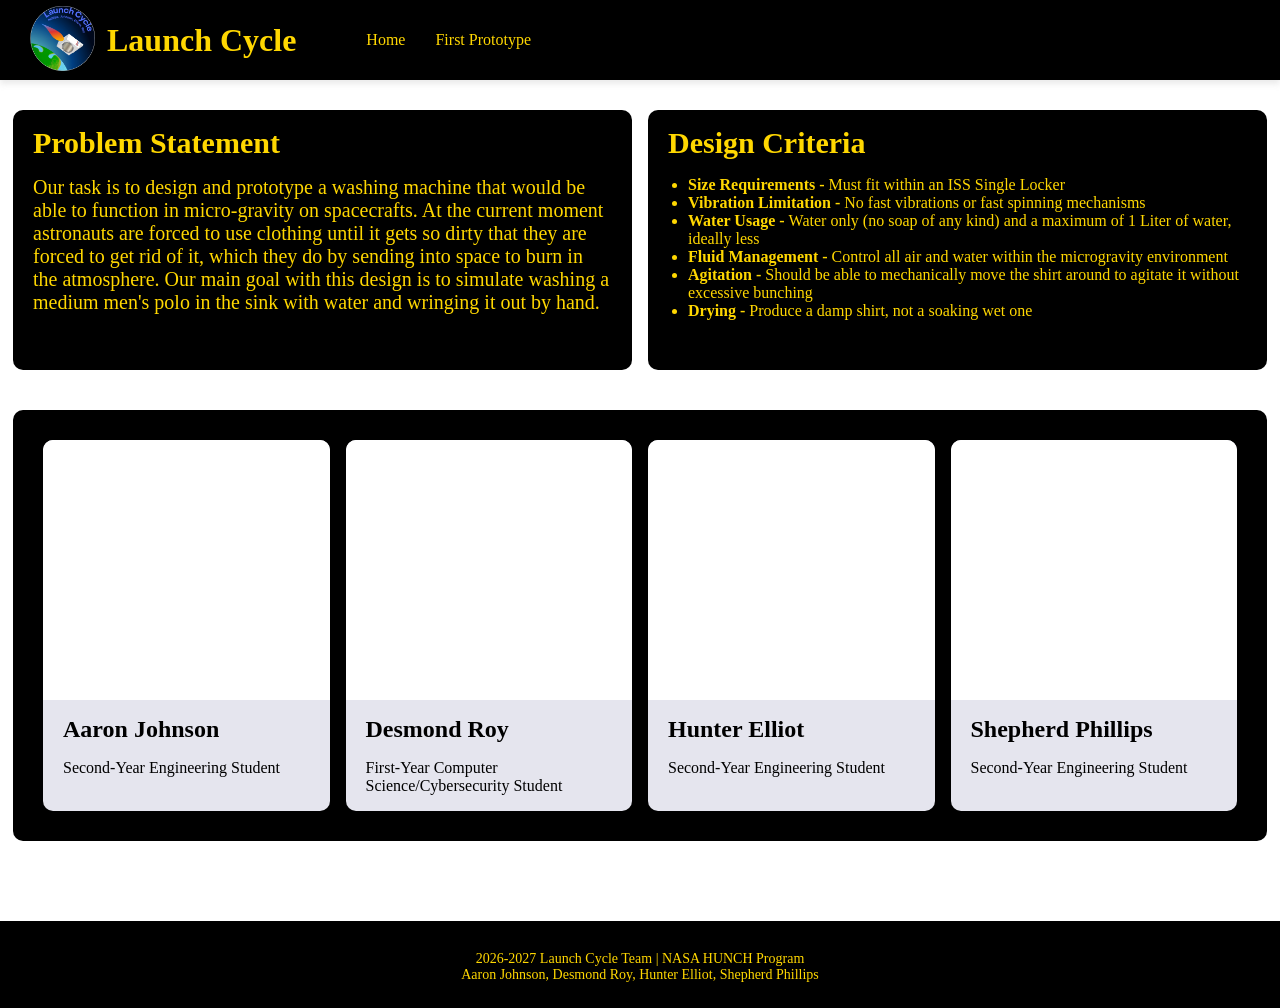
==== index.html @ e144d676 "Update index.html" ====
<!DOCTYPE html>
<html lang="en">
<head>
  <!--Making the site read the proper characters, adjust to screen sizes, and set a title in browser-->
  <meta charset="UTF-8">
  <meta name="viewport" content="width=device-width, initial-scale=1.0">
  <title>Launch Cycle</title>
  <link rel ="stylesheet" href="style.css">
</head>
<body>
    <div class="header-section">
      <div class="logo">
        <img src="./Launch_Cycle_Logo.png">
      </div>
      <h1>Launch Cycle</a></h1>
      <nav class="navbar">
        <ul class="nav-links">
          <li><a href="index.html">Home</a></li>
          <li><a href="first_prototype.html">First Prototype</a></li>
        </ul>
      </nav>
    </div>

    <section class="intro">
      <section class="card">
        <!--<div class="image-slot"></div>-->
        <h2>Problem Statement</h2>
        <p>    Our task is to design and prototype a washing machine 
          that would be able to function in micro-gravity on spacecrafts. 
          At the current moment astronauts are forced to use clothing until 
          it gets so dirty that they are forced to get rid of it, which
          they do by sending into space to burn in the atmosphere. Our main
          goal with this design is to simulate washing a medium men's polo 
          in the sink with water and wringing it out by hand.</p>
      </section>

      <section class="card">
        <!--<div class="image-slot"></div>-->
        <h2>Design Criteria</h2>
        <ul>
          <li><b>Size Requirements - </b>Must fit within an ISS Single Locker</li>
          <li><b>Vibration Limitation - </b>No fast vibrations or fast spinning mechanisms</li>
          <li><b>Water Usage - </b>Water only (no soap of any kind) and a maximum of 1 Liter of water, ideally less</li>
          <li><b>Fluid Management - </b>Control all air and water within the microgravity environment</li>
          <li><b>Agitation - </b>Should be able to mechanically move the shirt around to agitate it without excessive bunching</li>
          <li><b>Drying - </b>Produce a damp shirt, not a soaking wet one</li>
        </ul>
      </section>
    </section>

    <section class="team">
      <section class="person">
        <div class="image-slot"></div>
        <h2>Aaron Johnson</h2>
        <p>Second-Year Engineering Student</p>
      </section>

      <section class="person">
        <div class="image-slot"></div>
        <h2>Desmond Roy</h2>
        <p>First-Year Computer Science/Cybersecurity Student</p>
      </section>

      <section class="person">
        <div class="image-slot"></div>
        <h2>Hunter Elliot</h2>
        <p>Second-Year Engineering Student</p>
      </section>

      <section class="person">
        <div class="image-slot"></div>
        <h2>Shepherd Phillips</h2>
        <p>Second-Year Engineering Student</p>
      </section>
      
    </section>
    <footer>
      <p style="color:#666; font-size: 14px;">
        2026-2027 Launch Cycle Team | NASA HUNCH Program<br>
        Aaron Johnson, Desmond Roy, Hunter Elliot, Shepherd Phillips
      </p>
    </footer>
    
</body>
</html>
---- style.css ----
html,
body {
  min-height: 100%;
  scroll-behavior: smooth;
  margin: 0;
}

body {
  min-height: 100vh;
  display: flex;
  flex-direction: column;
}

.header-section {
  background: #000;
  margin: 0 0 30px 0;
  padding: 10px 0;
  display: flex;
  flex-direction: row;
  align-items: center;
  box-shadow: 0 4px 6px rgba(187, 185, 185, 0.3);
  position: sticky;
  top: 0;
  z-index: 10;
  color: rgb(255, 215, 0);
  height: 80px;
}

.header-section h1 {
  padding-top: 0;
  font-family: 'Slabo', serif;
  font-weight: bold;
  font-size: 2em;
  margin: 0;
  margin-left: 12px;
}

.header-section img {
  height: 65px;
  width: 65px;
  
}

.logo {
  padding-left: 30px
}

.intro {
  width: auto;
  min-width: 0;
  min-height: 260px;
  margin: 0 13px 40px;
  padding: 0px;
  box-sizing: border-box;
  display: grid;
  grid-template-columns: repeat(2, minmax(0, 1fr));
  gap: 16px;
  background: #ffffff;
  border-radius: 10px;
  color: rgb(255, 215, 0);
}

.card {
  overflow: hidden;
  background: #000;
  border-radius: 10px;
}

.intro > .card {
  min-width: 0;
}

.card h2,
.card p {
  margin: 16px 20px;

}

.card h2 {
  font-size: 30px;
}

.card p {
  margin-top: 0;
  font-size: 20px;
}

.team {
  width: auto;
  min-width: 0;
  min-height: 320px;
  margin: 0 13px 40px;
  padding: 30px;
  box-sizing: border-box;
  display: grid;
  grid-template-columns: repeat(4, minmax(0, 1fr));
  gap: 16px;
  background: #000;
  border-radius: 10px;
  color: rgb(255, 215, 0);
}

.team > .person {
  min-width: 0;
}

.person {
  overflow: hidden;
  background: #e5e5ee;
  border-radius: 10px;
  color: #000;
}

.person h2,
.person p {
  margin: 16px 20px;
}

.person p {
  margin-top: 0;
}

.image-slot {
  height: 260px;
  background: #ffffff;
  min-height: 200px;
}

.info {
  width: auto;
  min-width: 0;
  min-height: 300px;
  margin: 0 13px 40px;
  padding: 0px;
  box-sizing: border-box;
  display: grid;
  grid-template-columns: repeat(3, minmax(0, 1fr));
  gap: 16px;
  background: #ffffff;
  border-radius: 10px;
  color: rgb(255, 215, 0);
}

.info > .step {
  min-width: 0;
}

.step {
  overflow: hidden;
  background: #000;
  border-radius: 10px;
}

.step h2,
.step p {
  margin: 16px 20px;

}

.step h2 {
  font-size: 24px;
}

.step p {
  margin-top: 0;
  font-size: 16px;
}

.design-overview { 
  width: auto; 
  min-width: 0; 
  min-height: 300px; 
  margin: 0 13px 40px; 
  padding: 20px; /* Added padding so content doesn't hit the edges */
  box-sizing: border-box; 
  background: #000; 
  border-radius: 10px; 
  color: rgb(255, 215, 0); 
}

/* 1. Target the actual container holding the text and image divs */
.design-card {
  display: flex;       /* Forces children side-by-side */
  gap: 16px;           /* Puts space between text and image */
  align-items: center; /* Centers items vertically */
  height: 100%;
}

/* 2. Give the text container room to grow */
.design-card > div:first-child {
  flex: 1; 
}

/* 3. Give the image container room to grow */
.design-image { 
  flex: 1; 
  text-align: center; 
  height: 260px; 
  background: #ffffff; /* Placeholder white box */
}

.navbar {
  display: flex;
  flex-direction: row;
  justify-content: space-between; /* Puts logo on left, links on right */
  align-items: center;            /* Vertically centers text */
  background-color: #000;      /* Dark slate blue background */
  padding: 15px;
  height: 80px;
}

/* Remove bullets and arrange links side-by-side */
.nav-links {
  list-style: none;
  display: flex;
}

/* Spacing between individual list elements */
.nav-links li {
  padding: 0 15px;
}

/* Actual text link styling */
.nav-links a {
  color: rgb(255, 215, 0);
  text-decoration: none;         /* Removes default underline */
  font-size: 16px;
  font-weight: 500;
  transition: color 0.3s ease;   /* Smooth hover effect */
}

/* Hover effect on links */
.nav-links a:hover {
  color: #3498db;                /* Changes to a soft blue */
}
    
  footer {
    background: #000;
    padding: 25px 20px 20px 20px !important;
    text-align: center;
    margin: 40px 0 0 0 !important;
    color: rgb(255, 215, 0) !important;
    width: 100% !important;
    position: relative;
    z-index: 1;
}

footer h3 {
    font-size: 1.3em;
    margin-bottom: 10px;
    color: rgb(255, 215, 0) !important;
}

footer p {
    font-size: 0.9em;
    margin: 5px 0;
    color: rgb(255, 215, 0) !important;
}

footer a {
    display: inline-block;
    color: rgb(255, 215, 0);
    padding: 12px 24px;
    background: linear-gradient(to right, #414141 0%, #49504a 50%, #074d01 100%);
    background-size: 500%;
    background-position: 0% 50%;
    text-decoration: none;
    border-radius: 5px;
    font-family: 'Raleway', sans-serif;
    font-weight: bold;
    font-size: 0.95em;
    letter-spacing: 0.05em;
    margin: 8px 5px;
    border: none;
    outline: none;
    cursor: pointer;
    box-shadow: 0 0.5rem 1rem rgba(0, 0, 0, 0.15);
    transition: background-position 2s ease;
    -webkit-user-select: none;
    -moz-user-select: none;
    -ms-user-select: none;
    user-select: none;
    -webkit-font-smoothing: antialiased;
    -moz-osx-font-smoothing: grayscale;
}


footer a:hover {
    background-position: 100% 50%;
}

*,
*::before,
*::after {
    box-sizing: border-box;
}
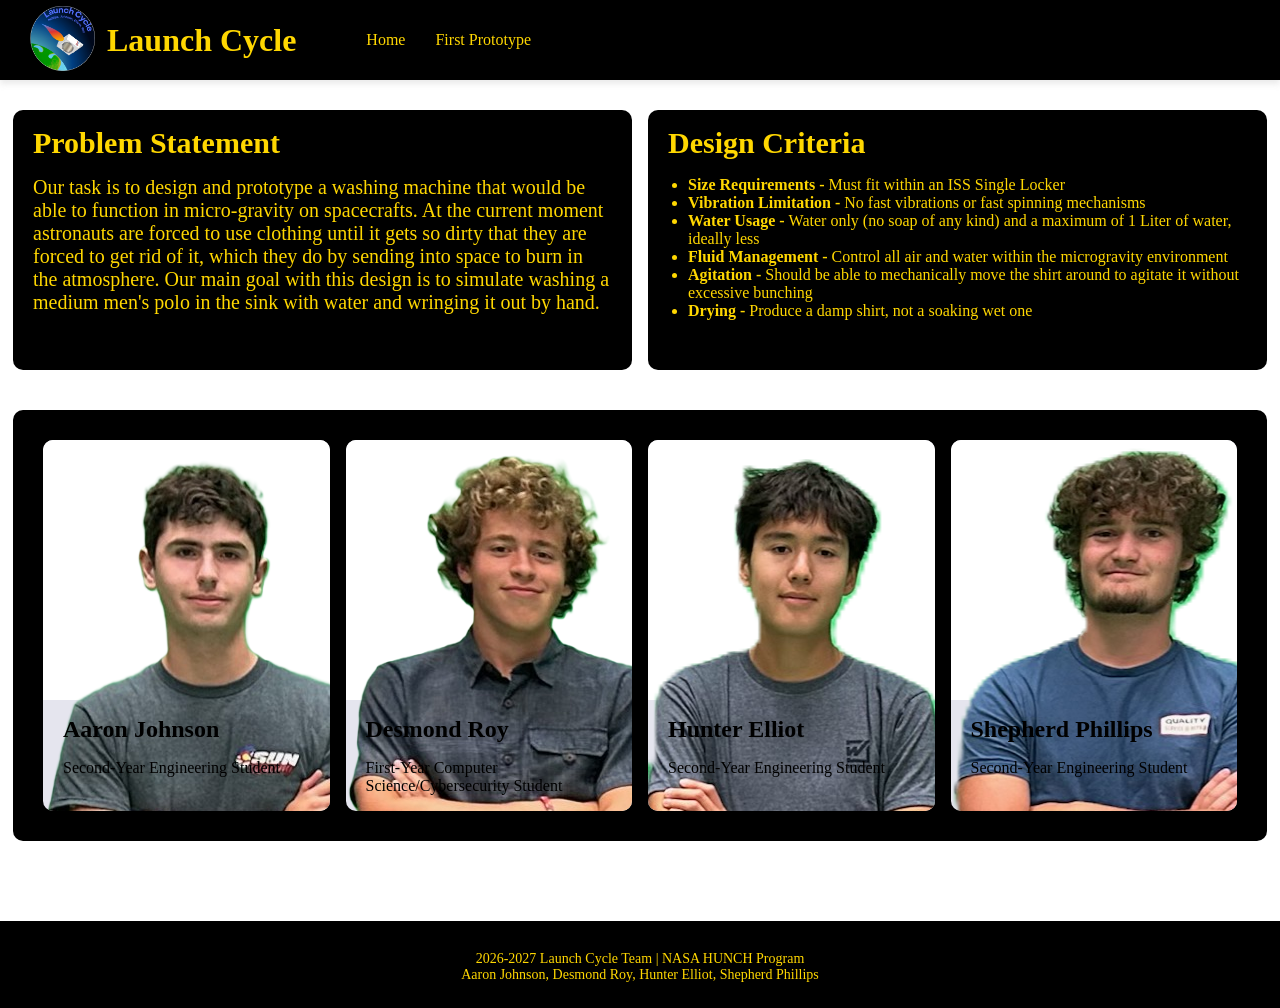
==== commit 68871e5e: "add student pictures" ====
--- a/index.html
+++ b/index.html
@@ -50,25 +50,33 @@
 
     <section class="team">
       <section class="person">
-        <div class="image-slot"></div>
+        <div class="image-slot">
+          <img src="./Aaron.png">
+        </div>
         <h2>Aaron Johnson</h2>
         <p>Second-Year Engineering Student</p>
       </section>
 
       <section class="person">
-        <div class="image-slot"></div>
+        <div class="image-slot">
+          <img src="./Desi.png">
+        </div>
         <h2>Desmond Roy</h2>
         <p>First-Year Computer Science/Cybersecurity Student</p>
       </section>
 
       <section class="person">
-        <div class="image-slot"></div>
+        <div class="image-slot">
+          <img src="./Hunter.png">
+        </div>
         <h2>Hunter Elliot</h2>
         <p>Second-Year Engineering Student</p>
       </section>
 
       <section class="person">
-        <div class="image-slot"></div>
+        <div class="image-slot">
+          <img src="./Shepherd.png">
+        </div>
         <h2>Shepherd Phillips</h2>
         <p>Second-Year Engineering Student</p>
       </section>
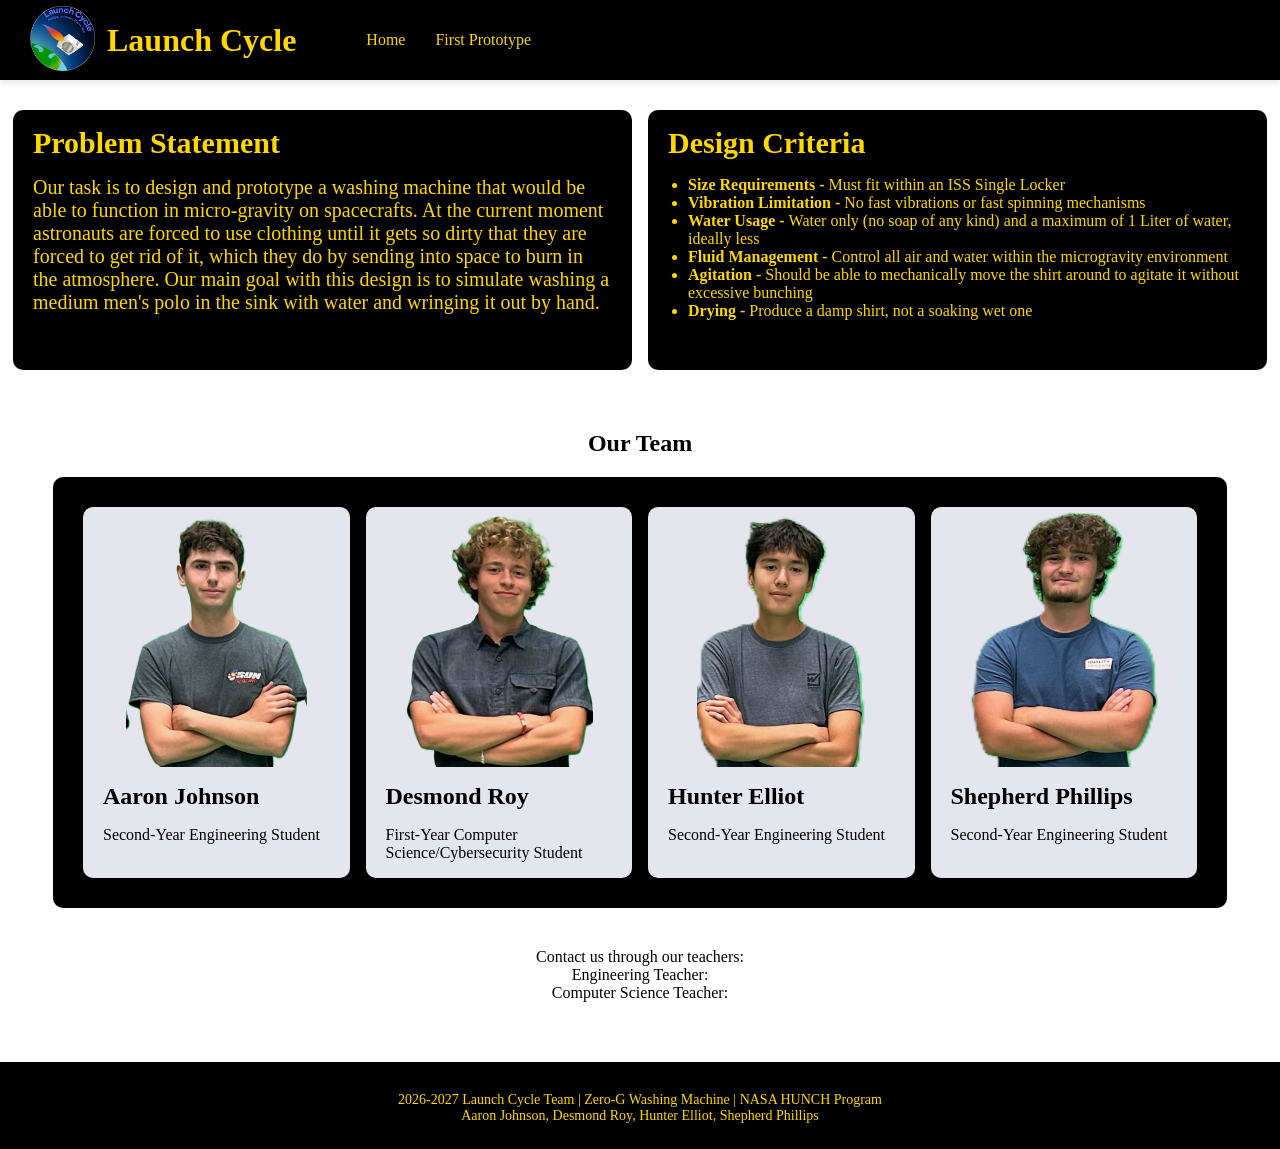
==== commit cff53cd0: "Update index.html" ====
--- a/index.html
+++ b/index.html
@@ -48,43 +48,48 @@
       </section>
     </section>
 
-    <section class="team">
-      <section class="person">
-        <div class="image-slot">
-          <img src="./Aaron.png">
-        </div>
-        <h2>Aaron Johnson</h2>
-        <p>Second-Year Engineering Student</p>
+    <div class="team-container">
+      <h2 class="team-header">Our Team</h2>
+      <section class="team">
+        <section class="person">
+          <div class="image-slot">
+            <img src="./Aaron.png">
+          </div>
+          <h2>Aaron Johnson</h2>
+          <p>Second-Year Engineering Student</p>
+        </section>
+  
+        <section class="person">
+          <div class="image-slot">
+            <img src="./Desi.png">
+          </div>
+          <h2>Desmond Roy</h2>
+          <p>First-Year Computer Science/Cybersecurity Student</p>
+        </section>
+  
+        <section class="person">
+          <div class="image-slot">
+            <img src="./Hunter.png">
+          </div>
+          <h2>Hunter Elliot</h2>
+          <p>Second-Year Engineering Student</p>
+        </section>
+  
+        <section class="person">
+          <div class="image-slot">
+            <img src="./Shepherd.png">
+          </div>
+          <h2>Shepherd Phillips</h2>
+          <p>Second-Year Engineering Student</p>
+        </section>
       </section>
-
-      <section class="person">
-        <div class="image-slot">
-          <img src="./Desi.png">
-        </div>
-        <h2>Desmond Roy</h2>
-        <p>First-Year Computer Science/Cybersecurity Student</p>
-      </section>
-
-      <section class="person">
-        <div class="image-slot">
-          <img src="./Hunter.png">
-        </div>
-        <h2>Hunter Elliot</h2>
-        <p>Second-Year Engineering Student</p>
-      </section>
-
-      <section class="person">
-        <div class="image-slot">
-          <img src="./Shepherd.png">
-        </div>
-        <h2>Shepherd Phillips</h2>
-        <p>Second-Year Engineering Student</p>
-      </section>
-      
-    </section>
+    <p class="team-footer-text">Contact us through our teachers: <br>
+    Engineering Teacher: <br>
+    Computer Science Teacher: </p>
+  </div>
     <footer>
       <p style="color:#666; font-size: 14px;">
-        2026-2027 Launch Cycle Team | NASA HUNCH Program<br>
+        2026-2027 Launch Cycle Team | Zero-G Washing Machine | NASA HUNCH Program<br>
         Aaron Johnson, Desmond Roy, Hunter Elliot, Shepherd Phillips
       </p>
     </footer>
--- a/style.css
+++ b/style.css
@@ -100,6 +100,18 @@
   color: rgb(255, 215, 0);
 }
 
+/* Optional: Styles for the new elements to make them look cohesive */
+.team-container {
+  max-width: 1200px; /* Limits overall width if needed */
+  margin: 0 auto;    /* Centers the entire block on the page */
+}
+
+.team-header, 
+.team-footer-text {
+  text-align: center; /* Centers the text above and below the box */
+  margin: 20px 13px;  /* Matches the side margins of your team box */
+}
+
 .team > .person {
   min-width: 0;
 }
@@ -122,8 +134,14 @@
 
 .image-slot {
   height: 260px;
-  background: #ffffff;
+  /*background: #ffffff;*/
   min-height: 200px;
+  text-align: center;
+}
+
+.image-slot img {
+  height: 260px;
+  width: auto;
 }
 
 .info {
@@ -193,10 +211,16 @@
 
 /* 3. Give the image container room to grow */
 .design-image { 
-  flex: 1; 
+  /*flex: 1;*/
   text-align: center; 
   height: 260px; 
+  width: fit-content;
   background: #ffffff; /* Placeholder white box */
+}
+
+.design-image img {
+  height: 260px;
+  width: auto;
 }
 
 .navbar {
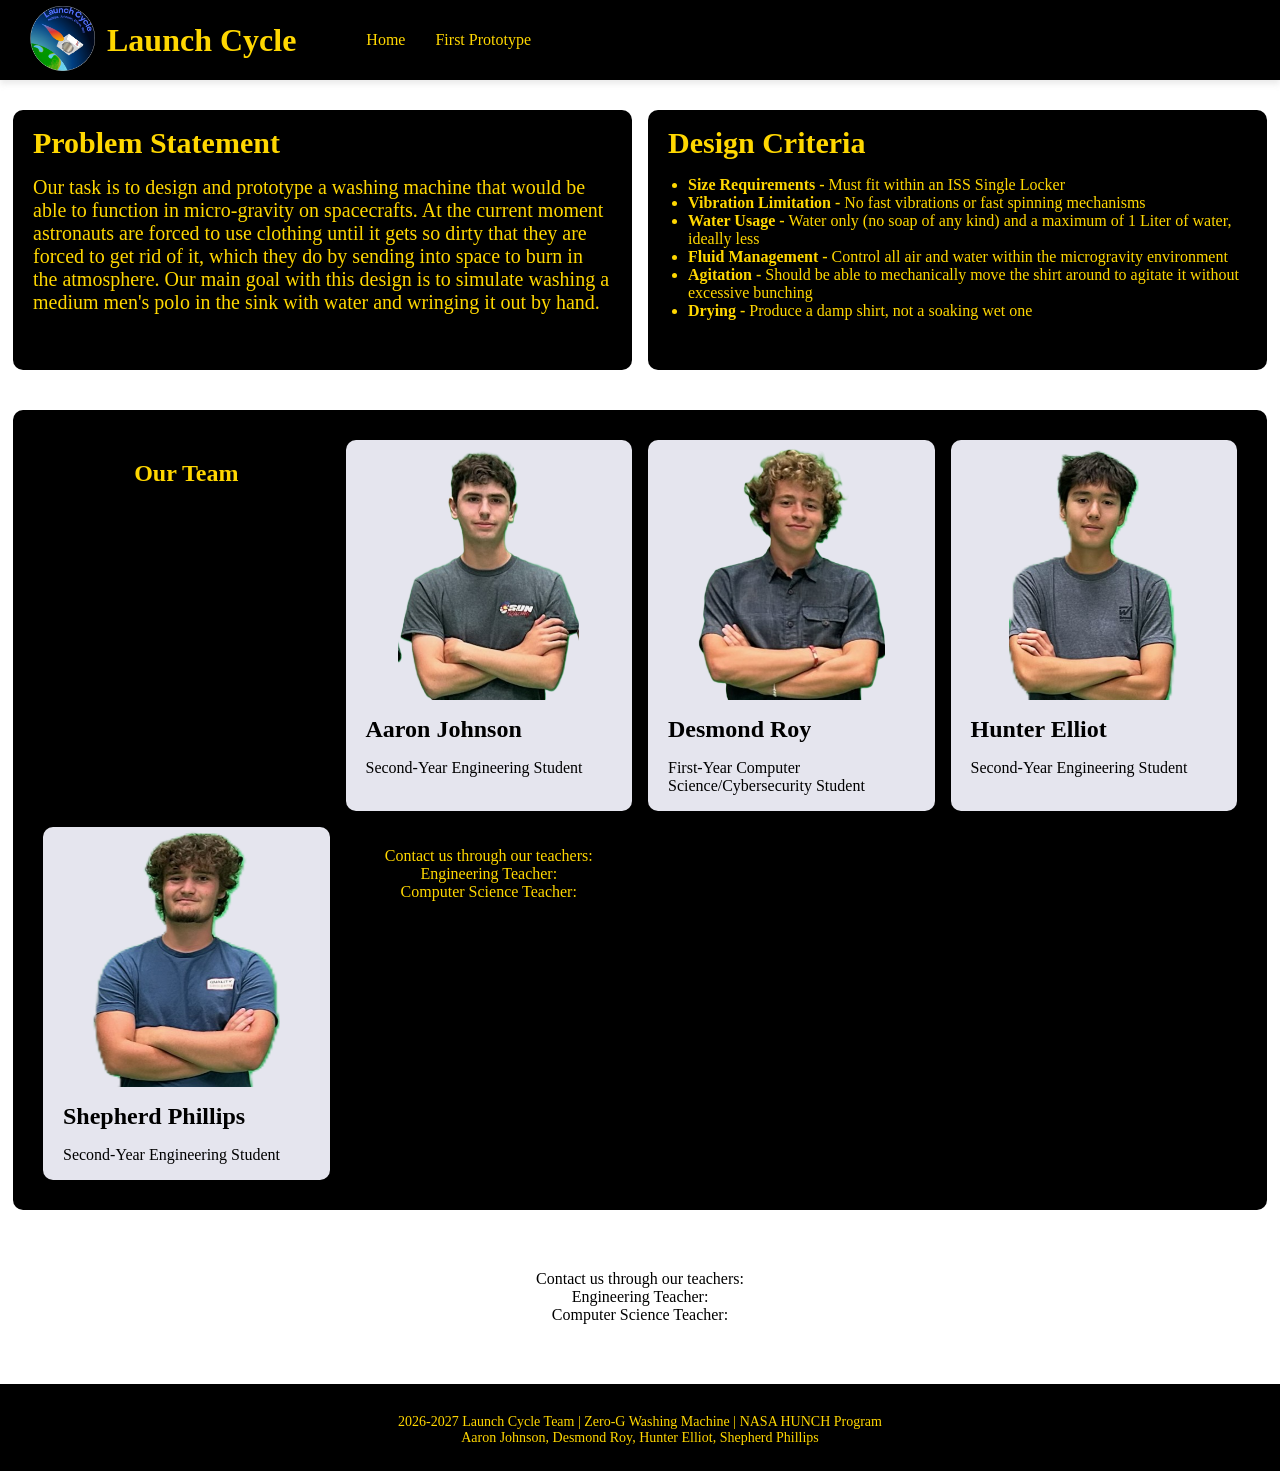
==== commit 78310a6c: "Update index.html" ====
--- a/index.html
+++ b/index.html
@@ -48,45 +48,46 @@
       </section>
     </section>
 
-    <div class="team-container">
+    <section class="team">
       <h2 class="team-header">Our Team</h2>
-      <section class="team">
-        <section class="person">
-          <div class="image-slot">
-            <img src="./Aaron.png">
-          </div>
-          <h2>Aaron Johnson</h2>
-          <p>Second-Year Engineering Student</p>
-        </section>
-  
-        <section class="person">
-          <div class="image-slot">
-            <img src="./Desi.png">
-          </div>
-          <h2>Desmond Roy</h2>
-          <p>First-Year Computer Science/Cybersecurity Student</p>
-        </section>
-  
-        <section class="person">
-          <div class="image-slot">
-            <img src="./Hunter.png">
-          </div>
-          <h2>Hunter Elliot</h2>
-          <p>Second-Year Engineering Student</p>
-        </section>
-  
-        <section class="person">
-          <div class="image-slot">
-            <img src="./Shepherd.png">
-          </div>
-          <h2>Shepherd Phillips</h2>
-          <p>Second-Year Engineering Student</p>
-        </section>
+      <section class="person">
+        <div class="image-slot">
+          <img src="./Aaron.png">
+        </div>
+        <h2>Aaron Johnson</h2>
+        <p>Second-Year Engineering Student</p>
       </section>
+
+      <section class="person">
+        <div class="image-slot">
+          <img src="./Desi.png">
+        </div>
+        <h2>Desmond Roy</h2>
+        <p>First-Year Computer Science/Cybersecurity Student</p>
+      </section>
+
+      <section class="person">
+        <div class="image-slot">
+          <img src="./Hunter.png">
+        </div>
+        <h2>Hunter Elliot</h2>
+        <p>Second-Year Engineering Student</p>
+      </section>
+
+      <section class="person">
+        <div class="image-slot">
+          <img src="./Shepherd.png">
+        </div>
+        <h2>Shepherd Phillips</h2>
+        <p>Second-Year Engineering Student</p>
+      </section>
+      <p class="team-footer-text">Contact us through our teachers: <br>
+    Engineering Teacher: <br>
+    Computer Science Teacher: </p>
+    </section>
     <p class="team-footer-text">Contact us through our teachers: <br>
     Engineering Teacher: <br>
     Computer Science Teacher: </p>
-  </div>
     <footer>
       <p style="color:#666; font-size: 14px;">
         2026-2027 Launch Cycle Team | Zero-G Washing Machine | NASA HUNCH Program<br>
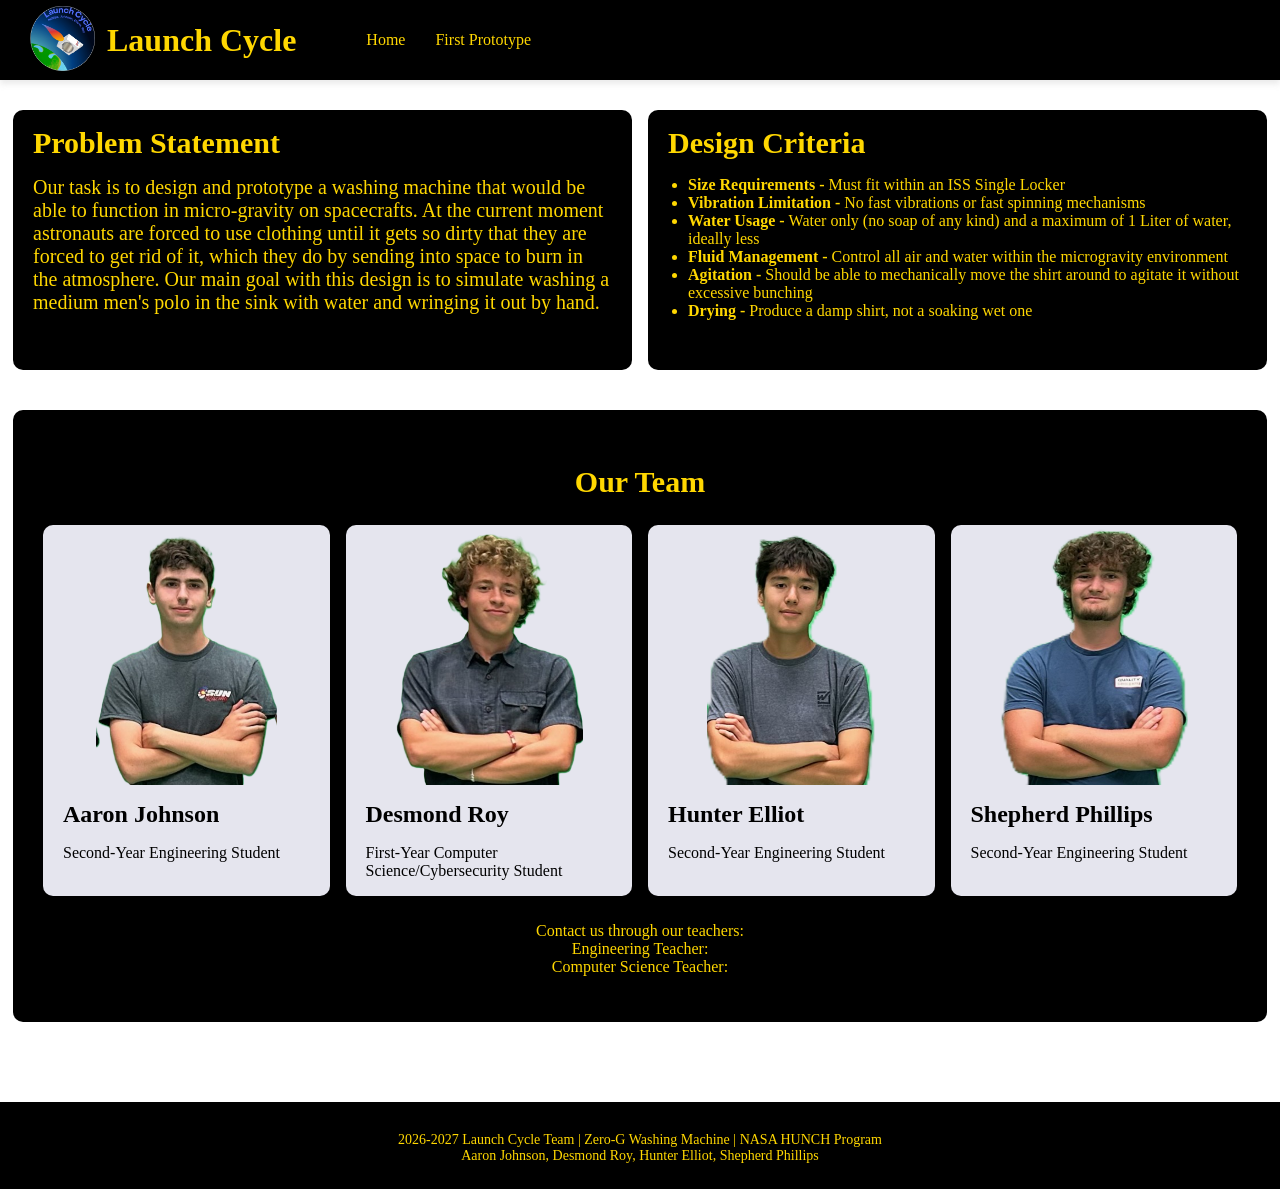
==== commit 738423cb: "Update index.html" ====
--- a/index.html
+++ b/index.html
@@ -85,9 +85,6 @@
     Engineering Teacher: <br>
     Computer Science Teacher: </p>
     </section>
-    <p class="team-footer-text">Contact us through our teachers: <br>
-    Engineering Teacher: <br>
-    Computer Science Teacher: </p>
     <footer>
       <p style="color:#666; font-size: 14px;">
         2026-2027 Launch Cycle Team | Zero-G Washing Machine | NASA HUNCH Program<br>
--- a/style.css
+++ b/style.css
@@ -100,16 +100,16 @@
   color: rgb(255, 215, 0);
 }
 
-/* Optional: Styles for the new elements to make them look cohesive */
-.team-container {
-  max-width: 1200px; /* Limits overall width if needed */
-  margin: 0 auto;    /* Centers the entire block on the page */
-}
-
-.team-header, 
+.team-header {
+  grid-column: span 4;
+  margin-bottom: 10px;
+  font-size: 30px;
+  text-align: center;
+}
 .team-footer-text {
-  text-align: center; /* Centers the text above and below the box */
-  margin: 20px 13px;  /* Matches the side margins of your team box */
+  grid-column: span 4;
+  margin-top: 10px;
+  text-align: center;
 }
 
 .team > .person {
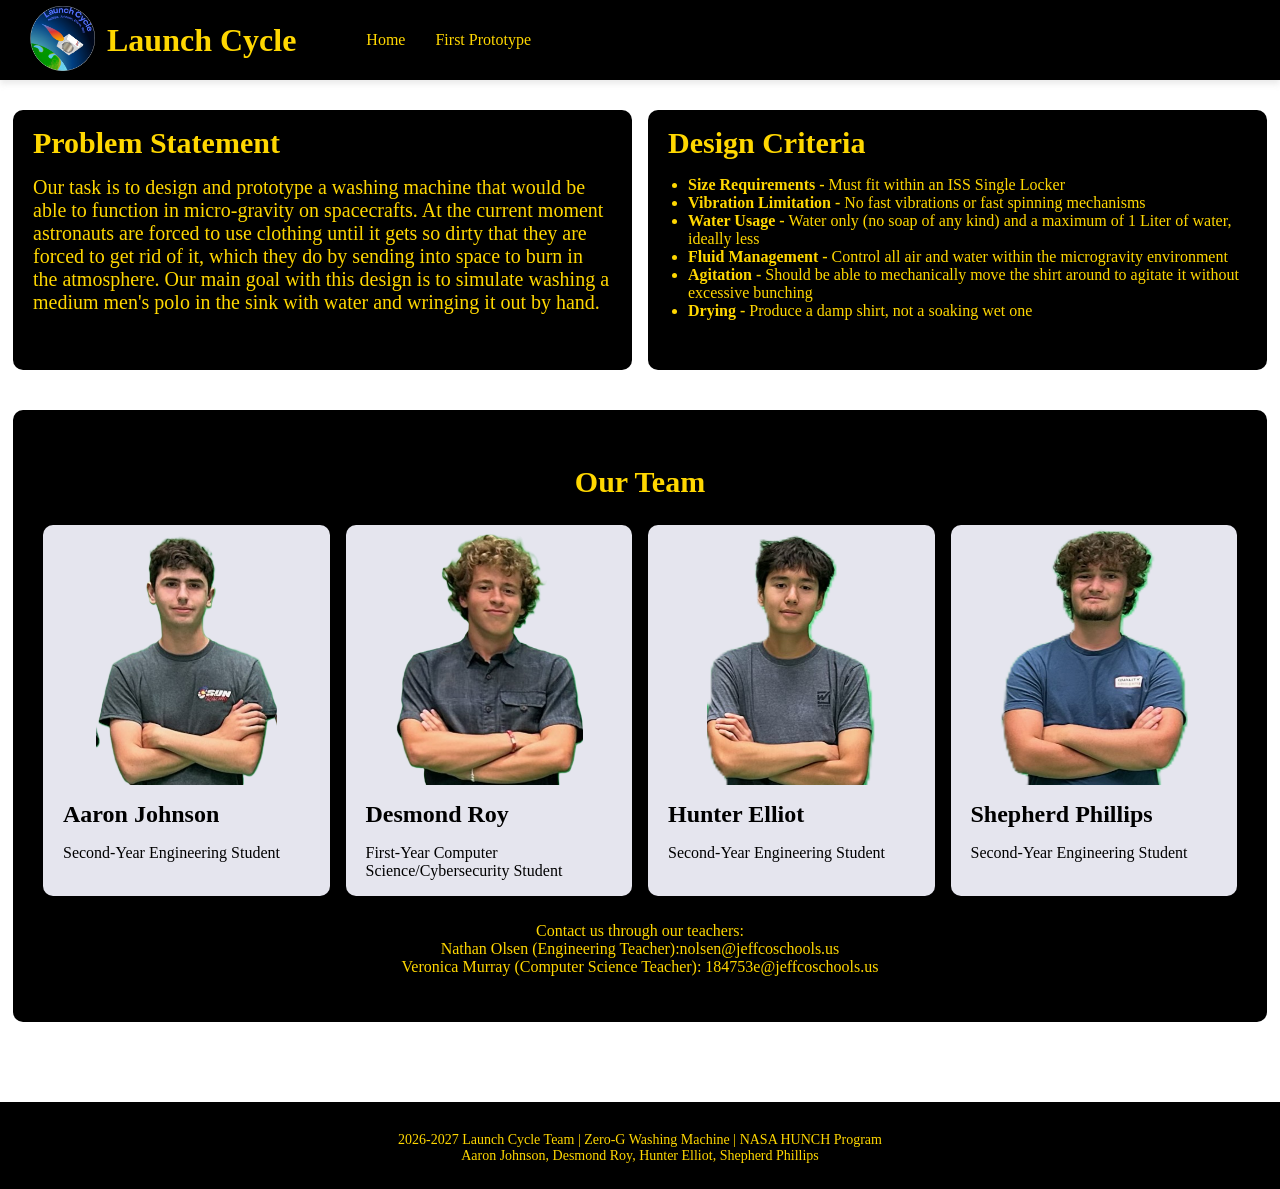
==== commit 41f52ae6: "Update index.html" ====
--- a/index.html
+++ b/index.html
@@ -82,8 +82,8 @@
         <p>Second-Year Engineering Student</p>
       </section>
       <p class="team-footer-text">Contact us through our teachers: <br>
-    Engineering Teacher: <br>
-    Computer Science Teacher: </p>
+    Nathan Olsen (Engineering Teacher):nolsen@jeffcoschools.us <br>
+    Veronica Murray (Computer Science Teacher): 184753e@jeffcoschools.us </p>
     </section>
     <footer>
       <p style="color:#666; font-size: 14px;">
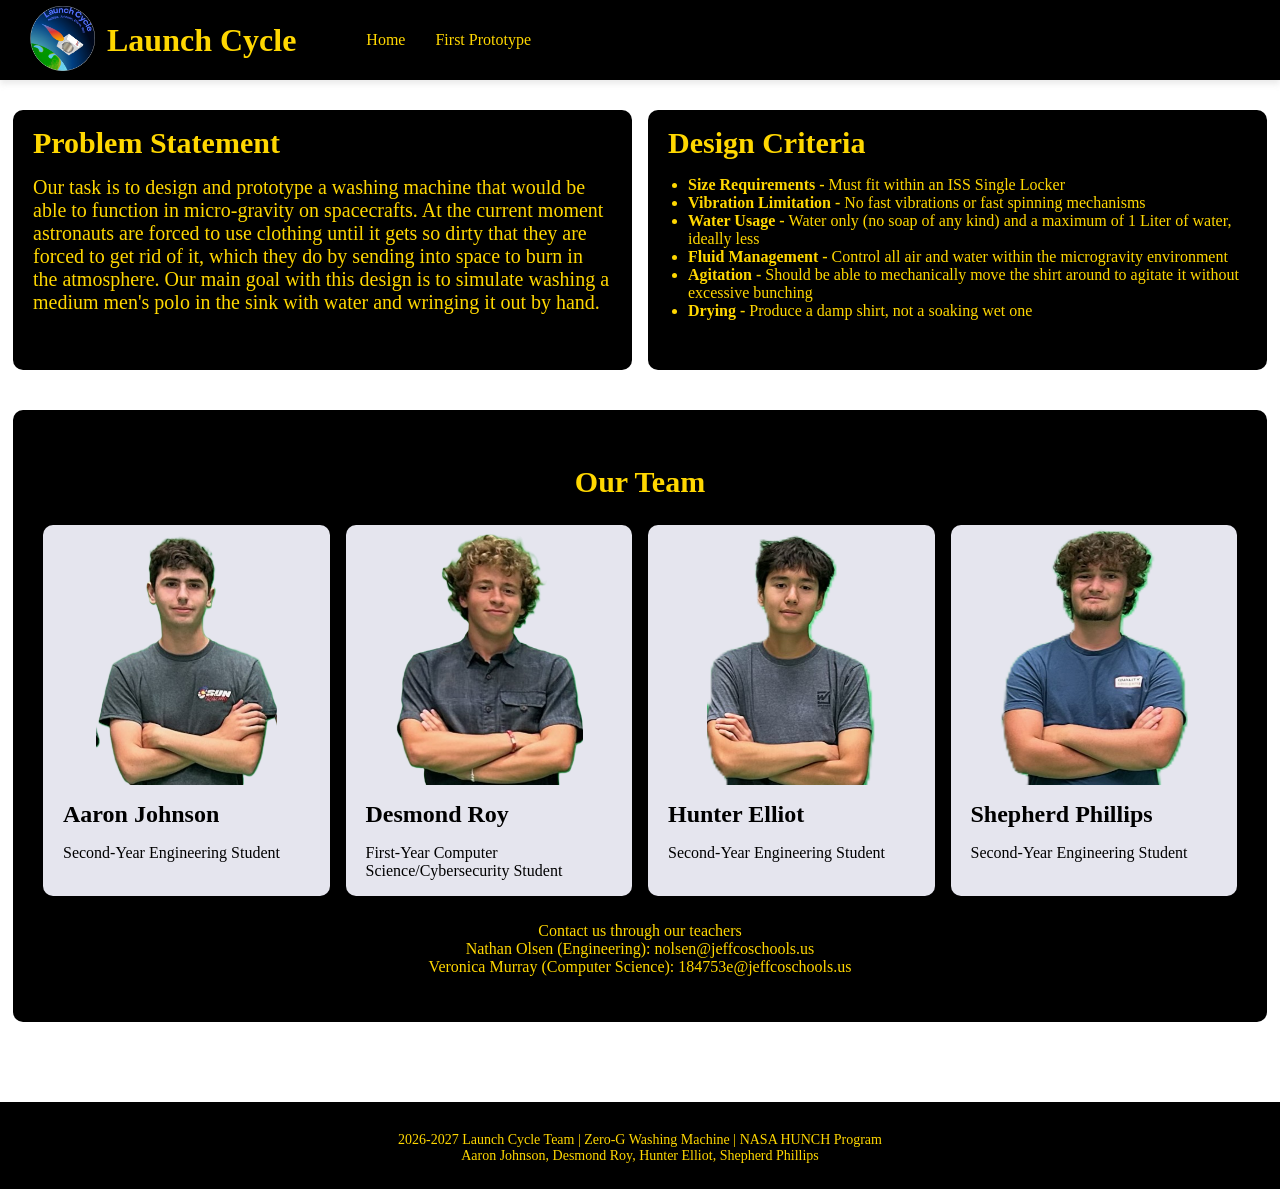
==== commit 41718246: "Update index.html" ====
--- a/index.html
+++ b/index.html
@@ -81,9 +81,9 @@
         <h2>Shepherd Phillips</h2>
         <p>Second-Year Engineering Student</p>
       </section>
-      <p class="team-footer-text">Contact us through our teachers: <br>
-    Nathan Olsen (Engineering Teacher):nolsen@jeffcoschools.us <br>
-    Veronica Murray (Computer Science Teacher): 184753e@jeffcoschools.us </p>
+      <p class="team-footer-text">Contact us through our teachers <br>
+    Nathan Olsen (Engineering): nolsen@jeffcoschools.us <br>
+    Veronica Murray (Computer Science): 184753e@jeffcoschools.us </p>
     </section>
     <footer>
       <p style="color:#666; font-size: 14px;">
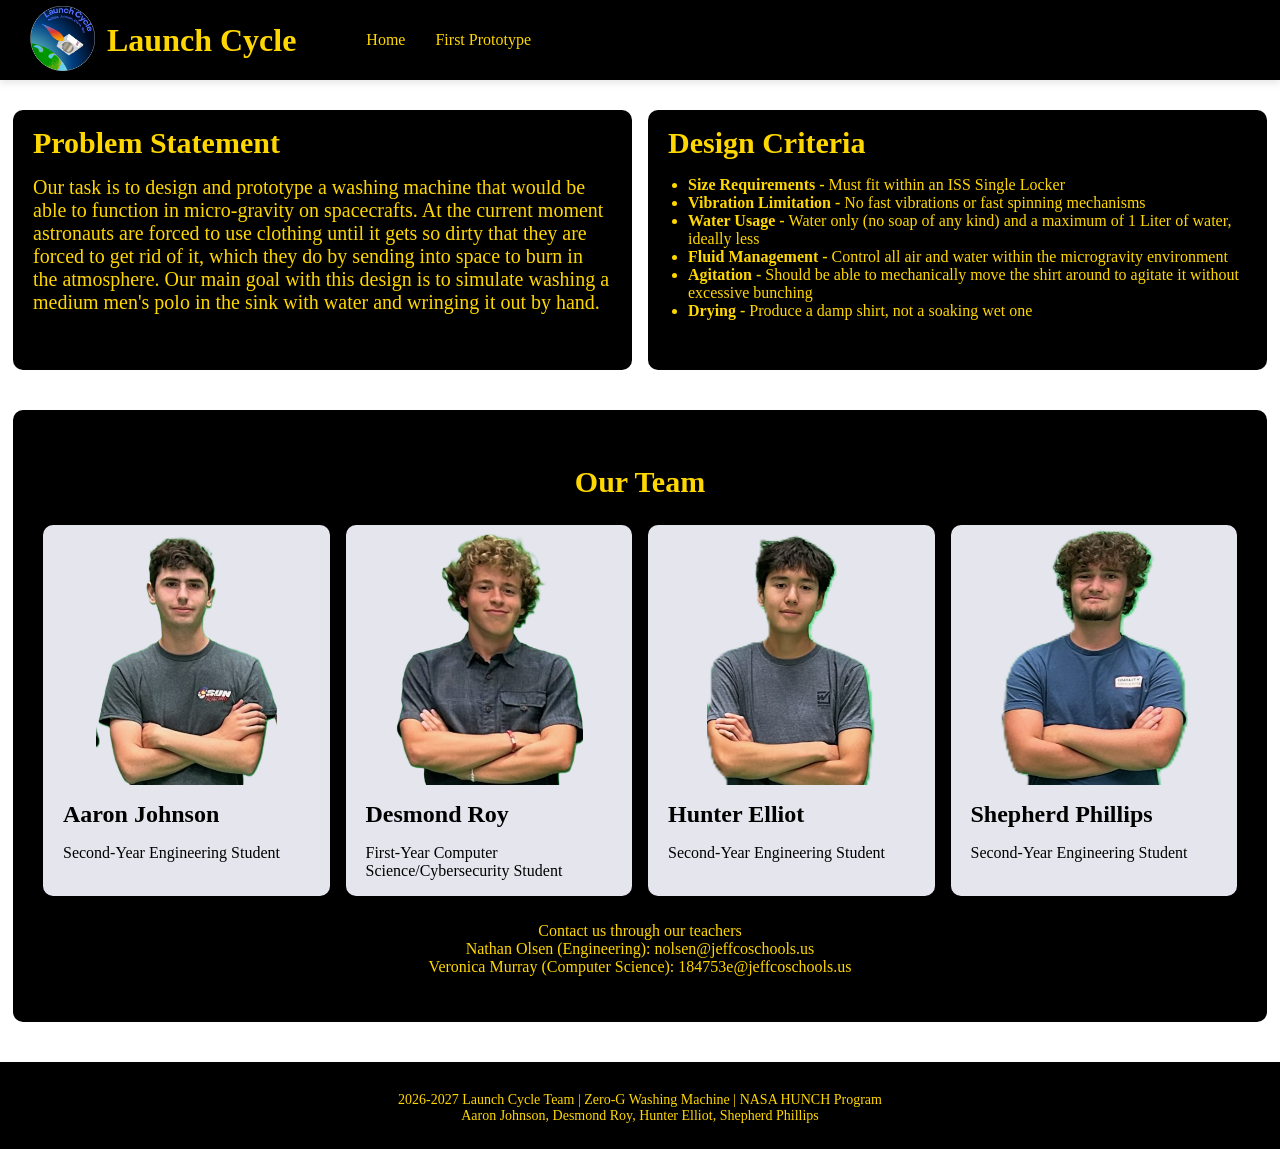
==== commit a73f0d8d: "Fixed mobile view, started working on navbar" ====
--- a/index.html
+++ b/index.html
@@ -19,7 +19,11 @@
           <li><a href="first_prototype.html">First Prototype</a></li>
         </ul>
       </nav>
+      <button class="hamburger">
+        <a href="javascript:void(0);" class="icon" onclick="toggleMenu()">☰</a>
+      </button>
     </div>
+    <script src="script.js"></script>
 
     <section class="intro">
       <section class="card">
--- a/style.css
+++ b/style.css
@@ -3,12 +3,6 @@
   min-height: 100%;
   scroll-behavior: smooth;
   margin: 0;
-}
-
-body {
-  min-height: 100vh;
-  display: flex;
-  flex-direction: column;
 }
 
 .header-section {
@@ -45,7 +39,9 @@
   padding-left: 30px
 }
 
+
 .intro {
+
   width: auto;
   min-width: 0;
   min-height: 260px;
@@ -86,6 +82,7 @@
 }
 
 .team {
+
   width: auto;
   min-width: 0;
   min-height: 320px;
@@ -145,6 +142,7 @@
 }
 
 .info {
+
   width: auto;
   min-width: 0;
   min-height: 300px;
@@ -318,3 +316,110 @@
 *::after {
     box-sizing: border-box;
 }
+
+
+  button {
+    display: none;
+  }
+
+
+@media screen and (max-width: 768px) {
+  .intro {
+    display: flex;
+    flex-direction: column;
+    width: auto;
+    min-width: 0;
+    min-height: 260px;
+    margin: 0 13px 40px;
+    padding: 0px;
+    box-sizing: border-box;
+    /*display: grid;
+    grid-template-columns: repeat(1, minmax(0, 1fr));*/
+    background: #ffffff;
+    border-radius: 10px;
+    color: rgb(255, 215, 0);
+  }
+  .team {
+    display: flex; 
+    flex-direction: column;
+    width: auto;
+    min-width: 0;
+    min-height: 320px;
+    margin: 0 13px 40px;
+    padding: 30px;
+    /*box-sizing: border-box;
+    display: grid;
+    grid-template-columns: repeat(1, minmax(0, 1fr));*/
+    gap: 16px;
+    background: #000;
+    border-radius: 10px;
+    color: rgb(255, 215, 0);
+  }
+  .info{
+    display: flex;
+    flex-direction:column;
+    width: auto;
+    min-width: 0;
+    min-height: 300px;
+    margin: 0 13px 40px;
+    padding: 0px;
+    box-sizing: border-box;
+    /*display: grid;
+    grid-template-columns: repeat(1, minmax(0, 1fr));*/
+    gap: 16px;
+    background: #ffffff;
+    border-radius: 10px;
+    color: rgb(255, 215, 0);
+  }
+  .design-card {
+    display: flex; /* Forces children side-by-side*/
+    flex-direction: column;
+    gap: 16px;           
+    align-items: center; 
+    height: 100%;
+    width: auto
+  }
+  .card h2 {
+  font-size: 25px;
+  }
+
+  .card p {
+    margin-top: 0;
+    font-size: 15px;
+  }
+
+  .navbar {
+    
+    display: none; /* Hidden by default */
+  }
+
+  button {
+    display: block
+  }
+  button a {
+    color: rgb(255, 215, 0);
+    background-color: #000000;
+    padding: 14px 16px;
+    text-decoration: none;
+    font-size: 17px;
+    display: block;
+  }
+
+  /*.header-section a:not(:first-child) {
+    display: none;} /* Hide all links except the first one */
+  
+
+  .hamburger a.icon {
+    display: block; /* Show the hamburger icon */
+  }
+  .hamburger a:hover {
+    background-color: rgb(255,215,0);
+    color: black;
+  }
+  button:active {
+    background-color: #04AA6D;
+  }
+
+
+}
+
